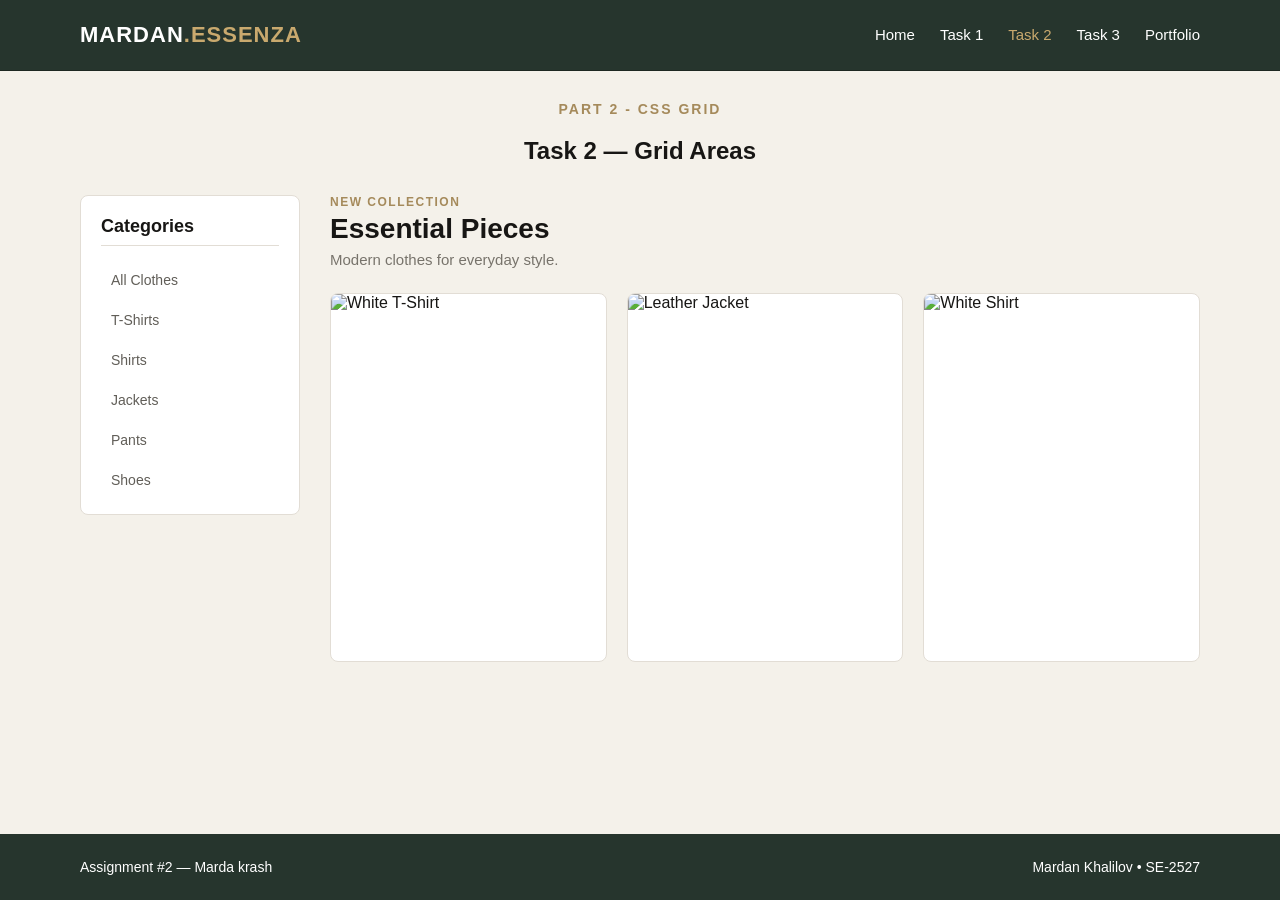
==== task2.html @ 2d4484a2 "index" ====
<!DOCTYPE html>
<html lang="en">
<head>

    <meta charset="UTF-8">

    <meta name="viewport"
          content="width=device-width, initial-scale=1.0">

    <title>Task 2 | CSS Grid</title>

    <link rel="stylesheet" href="css/style.css">

</head>

<body>


<header class="site-header">

    <div class="container navbar">

        <a href="index.html" class="logo">
            MARDAN<span>.ESSENZA</span>
        </a>

        <nav>

            <ul class="nav-links">

                <li>
                    <a href="index.html">
                        Home
                    </a>
                </li>

                <li>
                    <a href="task1.html">
                        Task 1
                    </a>
                </li>

                <li>
                    <a href="task2.html" class="active">
                        Task 2
                    </a>
                </li>

                <li>
                    <a href="task3.html">
                        Task 3
                    </a>
                </li>

                <li>
                    <a href="task4.html">
                        Portfolio
                    </a>
                </li>

            </ul>

        </nav>

    </div>

</header>


<main>

    <section class="page-banner">

        <div class="container">

            <p class="eyebrow">PART 2 - CSS GRID</p>

            <h1>Task 2 — Grid Areas</h1>
        </div>

    </section>


    <section class="section">

        <div class="container">

            <div class="task2-grid">

                <aside class="task2-sidebar">

                    <h2>Categories</h2>

                    <a href="#">All Clothes</a>
                    <a href="#">T-Shirts</a>
                    <a href="#">Shirts</a>
                    <a href="#">Jackets</a>
                    <a href="#">Pants</a>
                    <a href="#">Shoes</a>

                </aside>


                <div class="task2-content">

                    <div class="task2-title">

                        <p>NEW COLLECTION</p>

                        <h2>Essential Pieces</h2>

                        <span>
                            Modern clothes for everyday style.
                        </span>

                    </div>


                    <div class="task2-gallery">

                        <div class="task2-card">
                            <img
                                src="c:\Users\Мардан\AppData\Local\Packages\5319275A.WhatsAppDesktop_cv1g1gvanyjgm\LocalState\sessions\A8155EEF553BC74A22838E4EAAB7CDE592296EAC\transfers\2026-39\WhatsApp Image 2026-09-26 at 19.26.18.jpeg"
                                alt="White T-Shirt">
                        </div>

                        <div class="task2-card">
                            <img
                                src="c:\Users\Мардан\AppData\Local\Packages\5319275A.WhatsAppDesktop_cv1g1gvanyjgm\LocalState\sessions\A8155EEF553BC74A22838E4EAAB7CDE592296EAC\transfers\2026-39\WhatsApp Image 2026-09-26 at 19.26.47.jpeg"
                                alt="Leather Jacket">
                        </div>

                        <div class="task2-card">
                            <img
                                src="c:\Users\Мардан\AppData\Local\Packages\5319275A.WhatsAppDesktop_cv1g1gvanyjgm\LocalState\sessions\A8155EEF553BC74A22838E4EAAB7CDE592296EAC\transfers\2026-39\WhatsApp Image 2026-09-26 at 19.27.22.jpeg"
                                alt="White Shirt">
                        </div>
                    </div>
                </div>

            </div>

        </div>

    </section>

</main>


<footer class="site-footer">

    <div class="container footer-content">

        <p>
            Assignment #2 — Marda krash
        </p>

        <p>
            Mardan Khalilov • SE-2527
        </p>

    </div>

</footer>


</body>
</html>
---- css/style.css ----
* {
    margin: 0;
    padding: 0;
    box-sizing: border-box;
}

body {
    font-family: Arial, sans-serif;
    background-color: #F4F1EA;
    color: #171614;

    min-height: 100vh;
    display: flex;
    flex-direction: column;
}

main {
    flex: 1;
}


.container {
    width: 90%;
    max-width: 1120px;
    margin: 0 auto;
}



.site-header {
    background-color: #26352D;
    border-bottom: 1px solid #1d2822;
}

.navbar {
    min-height: 70px;
    display: flex;
    justify-content: space-between;
    align-items: center;
}

.logo {
    text-decoration: none;
    color: white;
    font-size: 22px;
    font-weight: bold;
    letter-spacing: 1px;
}

.logo span {
    color: #C9A96E;
}

.nav-links {
    list-style: none;
    display: flex;
    gap: 25px;
}

.nav-links a {
    text-decoration: none;
    color: white;
    font-size: 15px;
}

.nav-links a:hover,
.nav-links a.active {
    color: #C9A96E;
}


.hero {
    min-height: 550px;
    display: flex;
    align-items: center;
    padding: 80px 0;
}



.hero-content {
    display: flex;
    align-items: center;
}

.hero-text {
    max-width: 750px;
}

.eyebrow {
    color: #A58A5B;
    font-size: 14px;
    font-weight: bold;
    letter-spacing: 2px;
    margin-bottom: 20px;
}

.hero h1 {
    font-size: 64px;
    line-height: 1.1;
    font-weight: 700;
    margin-bottom: 25px;
}

.hero h1 span {
    display: block;
    color: #4A5B50;
}

.hero-description {
    max-width: 650px;
    font-size: 18px;
    line-height: 1.6;
    color: #77736B;
}


.site-footer {
    background-color: #26352D;
    color: white;
    padding: 25px 0;
}

.footer-content {
    display: flex;
    justify-content: space-between;
    align-items: center;
}

.footer-content p {
    font-size: 14px;
}

@media (max-width: 768px) {

    .navbar {
        flex-direction: column;
        gap: 15px;
        padding: 20px 0;
    }

    .nav-links {
        gap: 15px;
        flex-wrap: wrap;
        justify-content: center;
    }

    .hero {
        min-height: 450px;
        padding: 60px 0;
    }

    .hero h1 {
        font-size: 42px;
    }

    .hero-description {
        font-size: 16px;
    }

    .footer-content {
        flex-direction: column;
        gap: 10px;
        text-align: center;
    }
}

@media (max-width: 480px) {

    .hero h1 {
        font-size: 34px;
    }

    .nav-links {
        gap: 10px;
    }

    .nav-links a {
        font-size: 13px;
    }
}

.cards-container {
    display: grid;
    grid-template-columns: minmax(280px, 400px) 1fr;
    gap: 24px;
    align-items: stretch;
}

.page-banner{
    text-align: center; 
    padding: 30px ;   
}

.project-card:first-child {
    grid-row: span 3;

    display: flex;
    flex-direction: column;
}

.project-card:first-child .card-image {
    width: 100%;
    aspect-ratio: 9 / 16;
    overflow: hidden;
}

.project-card:first-child .card-image img {
    width: 100%;
    height: 100%;
    object-fit: cover;
}


.project-card:not(:first-child) {
    display: flex;
    flex-direction: row;
    align-items: stretch;
}


/* Image */

.project-card:not(:first-child) .card-image {
    width: 220px;
    min-width: 220px;
    overflow: hidden;
}

.project-card:not(:first-child) .card-image img {
    width: 100%;
    height: 100%;
    object-fit: cover;
}

.project-card {
    background-color: #FFFFFF;

    border: 1px solid #E2DDD5;
    border-radius: 8px;

    overflow: hidden;

    transition: transform 0.2s ease,
                box-shadow 0.2s ease;
}

.project-card:hover {
    transform: translateY(-3px);
    box-shadow: 0 6px 15px rgba(0, 0, 0, 0.08);
}


.card-body {
    padding: 20px;

    display: flex;
    flex-direction: column;

    flex: 1;
}

.card-tag {
    align-self: flex-start;

    font-size: 11px;
    font-weight: bold;
    letter-spacing: 1px;

    color: #26352D;
    background-color: #EAE6DC;

    padding: 4px 8px;
    border-radius: 4px;

    margin-bottom: 10px;
}

.card-body h2 {
    font-size: 18px;
    margin-bottom: 8px;

    color: #171614;
}

.card-body p {
    font-size: 14px;
    line-height: 1.5;

    color: #615E58;

    margin-bottom: 12px;
}


@media (max-width: 850px) {

    .cards-container {
        grid-template-columns: 1fr;
    }

    .project-card:first-child {
        grid-row: auto;
    }

    .project-card:first-child .card-image {
        aspect-ratio: 16 / 9;
    }

    .project-card:not(:first-child) {
        flex-direction: column;
    }

    .project-card:not(:first-child) .card-image {
        width: 100%;
        min-width: 0;
        height: 180px;
    }
}


.task2-layout {
    width: 90%;
    max-width: 1120px;

    margin: 40px auto;

    display: grid;

    grid-template-columns: 220px 1fr;

    grid-template-rows: auto 1fr auto;

    grid-template-areas:
        "header header"
        "sidebar main"
        "footer footer";

    background-color: #FFFFFF;

    border: 1px solid #E2DDD5;
    border-radius: 8px;

    overflow: hidden;

    min-height: 650px;
}


.task2-grid {
    display: grid;
    grid-template-columns: 220px 1fr;
    gap: 30px;
    align-items: start;
    margin-bottom: 60px;
}

.task2-sidebar {
    background-color: #FFFFFF;
    border: 1px solid #E2DDD5;
    border-radius: 8px;
    padding: 20px;

    display: flex;
    flex-direction: column;
    gap: 12px;
}

.task2-sidebar h2 {
    font-size: 18px;
    color: #171614;
    margin-bottom: 8px;
    padding-bottom: 8px;
    border-bottom: 1px solid #E2DDD5;
}

.task2-sidebar a {
    text-decoration: none;
    color: #615E58;
    font-size: 14px;
    padding: 6px 10px;
    border-radius: 4px;
    transition: background-color 0.2s, color 0.2s;
}

.task2-sidebar a:hover {
    background-color: #EAE6DC;
    color: #26352D;
}

.task2-content {
    display: grid;
    grid-template-columns: 1fr;
    gap: 24px;

    grid-template-areas:
        "title"
        "gallery"
        "description";
}

.task2-title {
    grid-area: title;
}

.task2-title p {
    font-size: 12px;
    font-weight: bold;
    letter-spacing: 1.5px;
    color: #A58A5B;
    margin-bottom: 4px;
}

.task2-title h2 {
    font-size: 28px;
    color: #171614;
    margin-bottom: 6px;
}

.task2-title span {
    font-size: 15px;
    color: #77736B;
}

.task2-gallery {
    grid-area: gallery;

    display: grid;
    grid-template-columns: repeat(3, 1fr);
    gap: 20px;
}

.task2-card {
    background-color: #FFFFFF;
    border: 1px solid #E2DDD5;
    border-radius: 8px;
    overflow: hidden;
    aspect-ratio: 3 / 4;

    transition: transform 0.2s ease, box-shadow 0.2s ease;
}

.task2-card:hover {
    transform: translateY(-3px);
    box-shadow: 0 6px 15px rgba(0, 0, 0, 0.08);
}

.task2-card img {
    width: 100%;
    height: 100%;
    object-fit: cover;
}

.task2-description {
    grid-area: description;

    background-color: #FFFFFF;
    border: 1px solid #E2DDD5;
    border-radius: 8px;
    padding: 20px;
}

.task2-description h3 {
    font-size: 16px;
    color: #26352D;
    margin-bottom: 6px;
    letter-spacing: 1px;
}

.task2-description p {
    font-size: 14px;
    color: #615E58;
}


@media (max-width: 850px) {
    .task2-grid {
        grid-template-columns: 1fr;
    }

    .task2-gallery {
        grid-template-columns: repeat(2, 1fr);
    }
}

@media (max-width: 500px) {
    .task2-gallery {
        grid-template-columns: 1fr;
    }
}

.gallery-grid {
    display: grid;
    grid-template-columns: repeat(3, 1fr); 
    gap: 20px;                             
    margin-bottom: 60px;
}

.gallery-item {
    position: relative;
    border-radius: 8px;
    overflow: hidden;
    background-color: #26352D;
    aspect-ratio: 4 / 3;              
    border: 1px solid #E2DDD5;
}

.gallery-item img {
    width: 100%;
    height: 100%;
    object-fit: cover;
    display: block;
    transition: transform 0.4s ease;
}


.gallery-item figcaption {
    position: absolute;
    inset: 0;
    background: rgba(38, 53, 45, 0.85); 
    color: #FFFFFF;

    display: flex;
    flex-direction: column;
    justify-content: center;
    align-items: center;
    text-align: center;
    padding: 15px;

    opacity: 0;                            
    visibility: hidden;
    transition: opacity 0.3s ease, visibility 0.3s ease;
}

.gallery-item figcaption strong {
    font-size: 18px;
    font-weight: bold;
    color: #FFFFFF;
    margin-bottom: 4px;
    transform: translateY(10px);
    transition: transform 0.3s ease;
}

.gallery-item figcaption span {
    font-size: 13px;
    color: #C9A96E;                    
    letter-spacing: 1px;
    transform: translateY(10px);
    transition: transform 0.3s ease 0.05s;
}

.gallery-item:hover img {
    transform: scale(1.08);              
}

.gallery-item:hover figcaption {
    opacity: 1;                          
    visibility: visible;
}

.gallery-item:hover figcaption strong,
.gallery-item:hover figcaption span {
    transform: translateY(0);              
}

@media (max-width: 850px) {
    .gallery-grid {
        grid-template-columns: repeat(2, 1fr); 
        gap: 15px;
    }
}

@media (max-width: 500px) {
    .gallery-grid {
        grid-template-columns: 1fr;         
    }
}



.portfolio-hero {
    background-color: #EAE6DC;
    padding: 60px 0;
    text-align: center;
    border-bottom: 1px solid #E2DDD5;
}

.portfolio-hero h1 {
    font-size: 42px;
    color: #171614;
    margin-bottom: 10px;
}

.portfolio-hero p {
    font-size: 16px;
    color: #615E58;
    max-width: 600px;
    margin: 0 auto;
}

.portfolio-layout {
    display: grid;
    grid-template-columns: 1fr 320px;
    gap: 40px;
    align-items: start;
    margin-bottom: 60px;
}

.section-heading.left {
    margin-bottom: 24px;
}

.section-heading h2 {
    font-size: 28px;
    color: #171614;
}

.projects-grid {
    display: grid;
    grid-template-columns: repeat(2, 1fr);
    gap: 24px;
}

.portfolio-card {
    background-color: #FFFFFF;
    border: 1px solid #E2DDD5;
    border-radius: 8px;
    padding: 24px;

    display: flex;
    flex-direction: column;
    justify-content: space-between;

    transition: transform 0.2s ease, box-shadow 0.2s ease;
}

.portfolio-card:hover {
    transform: translateY(-4px);
    box-shadow: 0 8px 20px rgba(0, 0, 0, 0.08);
}

.project-top {
    display: flex;
    justify-content: space-between;
    align-items: center;
    margin-bottom: 12px;
}

.project-number {
    font-size: 18px;
    font-weight: bold;
    color: #A58A5B;
}

.project-type {
    font-size: 11px;
    font-weight: bold;
    letter-spacing: 1px;
    color: #26352D;
    background-color: #EAE6DC;
    padding: 3px 8px;
    border-radius: 4px;
}

.portfolio-card h3 {
    font-size: 20px;
    color: #171614;
    margin-bottom: 8px;
}

.portfolio-card p {
    font-size: 14px;
    line-height: 1.5;
    color: #615E58;
    margin-bottom: 20px;
    flex-grow: 1; 
}

.project-footer {
    display: flex;
    justify-content: space-between;
    align-items: center;
    padding-top: 12px;
    border-top: 1px solid #E2DDD5;
}

.project-footer span {
    font-size: 12px;
    font-weight: bold;
    color: #77736B;
}

.project-footer a {
    font-size: 14px;
    font-weight: bold;
    color: #26352D;
    text-decoration: none;
    transition: color 0.2s;
}

.project-footer a:hover {
    color: #A58A5B;
}

.portfolio-sidebar {
    display: flex;
    flex-direction: column;
    gap: 24px;
}

.profile-card,
.skills-card,
.contact-card {
    background-color: #FFFFFF;
    border: 1px solid #E2DDD5;
    border-radius: 8px;
    padding: 24px;
}

.profile-avatar {
    width: 50px;
    height: 50px;
    border-radius: 50%;
    background-color: #26352D;
    color: #FFFFFF;
    font-weight: bold;
    font-size: 18px;
    display: flex;
    align-items: center;
    justify-content: center;
    margin-bottom: 12px;
}

.profile-card h2 {
    font-size: 22px;
    color: #171614;
    margin-bottom: 8px;
}

.profile-card p {
    font-size: 14px;
    color: #615E58;
    line-height: 1.5;
    margin-bottom: 16px;
}

.info-line {
    display: flex;
    justify-content: space-between;
    font-size: 13px;
    padding: 6px 0;
    border-top: 1px solid #E2DDD5;
}

.info-line span {
    color: #77736B;
}

.info-line strong {
    color: #171614;
}

.skills-card h3,
.contact-card h3 {
    font-size: 18px;
    color: #171614;
    margin-bottom: 12px;
}

.skills-list {
    list-style: none;
    display: flex;
    flex-wrap: wrap;
    gap: 8px;
}

.skills-list li {
    font-size: 12px;
    background-color: #F4F1EA;
    color: #26352D;
    border: 1px solid #E2DDD5;
    padding: 4px 10px;
    border-radius: 20px;
    font-weight: bold;
}

.btn-primary {
    display: inline-block;
    width: 100%;
    text-align: center;
    background-color: #26352D;
    color: #FFFFFF;
    padding: 10px 16px;
    border-radius: 6px;
    text-decoration: none;
    font-weight: bold;
    font-size: 14px;
    margin-top: 8px;
    transition: background-color 0.2s ease;
}

.btn-primary:hover {
    background-color: #384d41;
}


@media (max-width: 950px) {
    .portfolio-layout {
        grid-template-columns: 1fr; 
    }
}

@media (max-width: 600px) {
    .projects-grid {
        grid-template-columns: 1fr; 
    }

    .portfolio-hero h1 {
        font-size: 32px;
    }
}
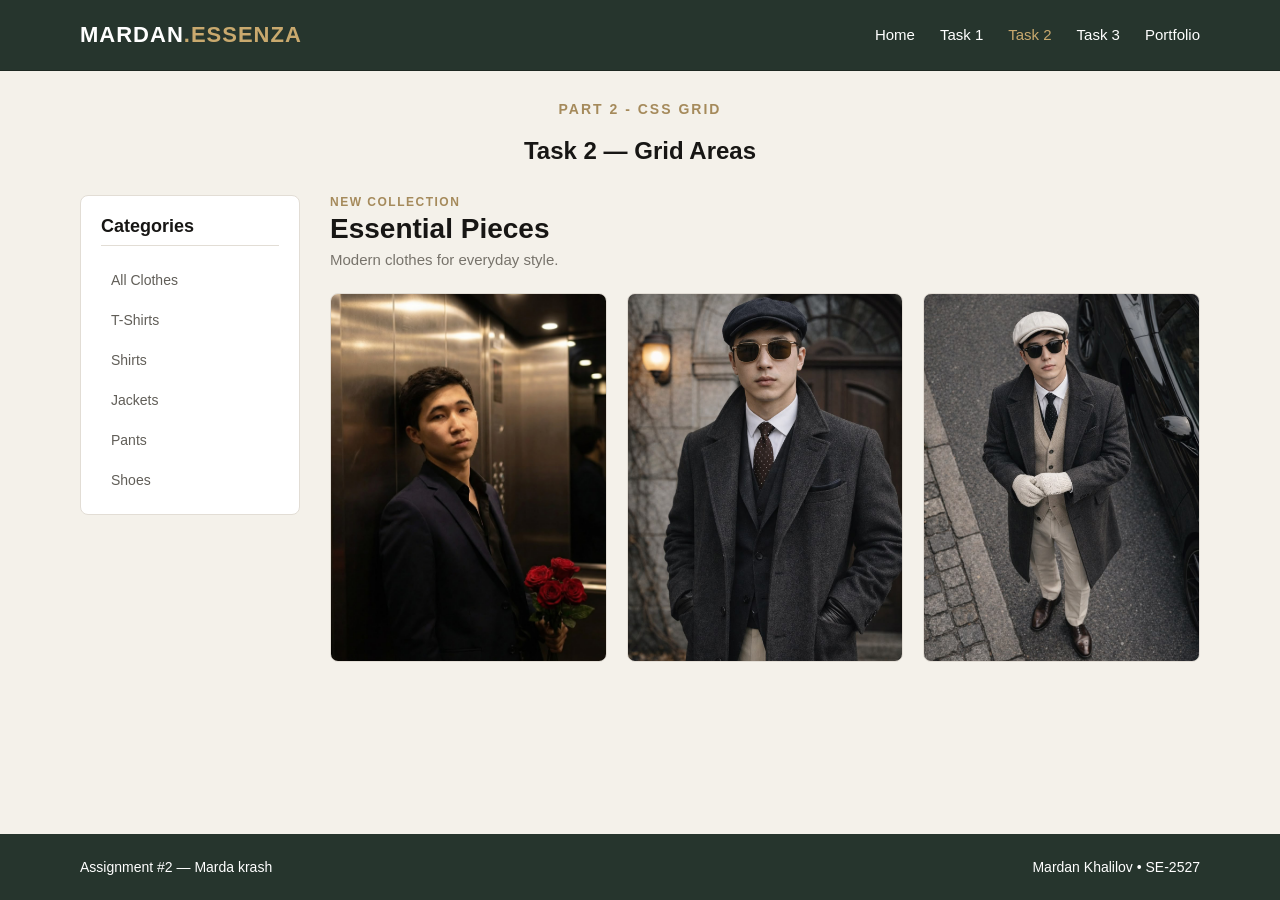
==== commit f80f052a: "img.css" ====
--- a/task2.html
+++ b/task2.html
@@ -120,19 +120,19 @@
 
                         <div class="task2-card">
                             <img
-                                src="c:\Users\Мардан\AppData\Local\Packages\5319275A.WhatsAppDesktop_cv1g1gvanyjgm\LocalState\sessions\A8155EEF553BC74A22838E4EAAB7CDE592296EAC\transfers\2026-39\WhatsApp Image 2026-09-26 at 19.26.18.jpeg"
+                                src="css/img/WhatsApp Image 2026-09-26 at 19.26.18.jpeg"
                                 alt="White T-Shirt">
                         </div>
 
                         <div class="task2-card">
                             <img
-                                src="c:\Users\Мардан\AppData\Local\Packages\5319275A.WhatsAppDesktop_cv1g1gvanyjgm\LocalState\sessions\A8155EEF553BC74A22838E4EAAB7CDE592296EAC\transfers\2026-39\WhatsApp Image 2026-09-26 at 19.26.47.jpeg"
+                                src="css/img/WhatsApp Image 2026-09-26 at 19.26.28.jpeg"
                                 alt="Leather Jacket">
                         </div>
 
                         <div class="task2-card">
                             <img
-                                src="c:\Users\Мардан\AppData\Local\Packages\5319275A.WhatsAppDesktop_cv1g1gvanyjgm\LocalState\sessions\A8155EEF553BC74A22838E4EAAB7CDE592296EAC\transfers\2026-39\WhatsApp Image 2026-09-26 at 19.27.22.jpeg"
+                                src="css/img/WhatsApp Image 2026-09-26 at 19.26.47.jpeg"
                                 alt="White Shirt">
                         </div>
                     </div>
